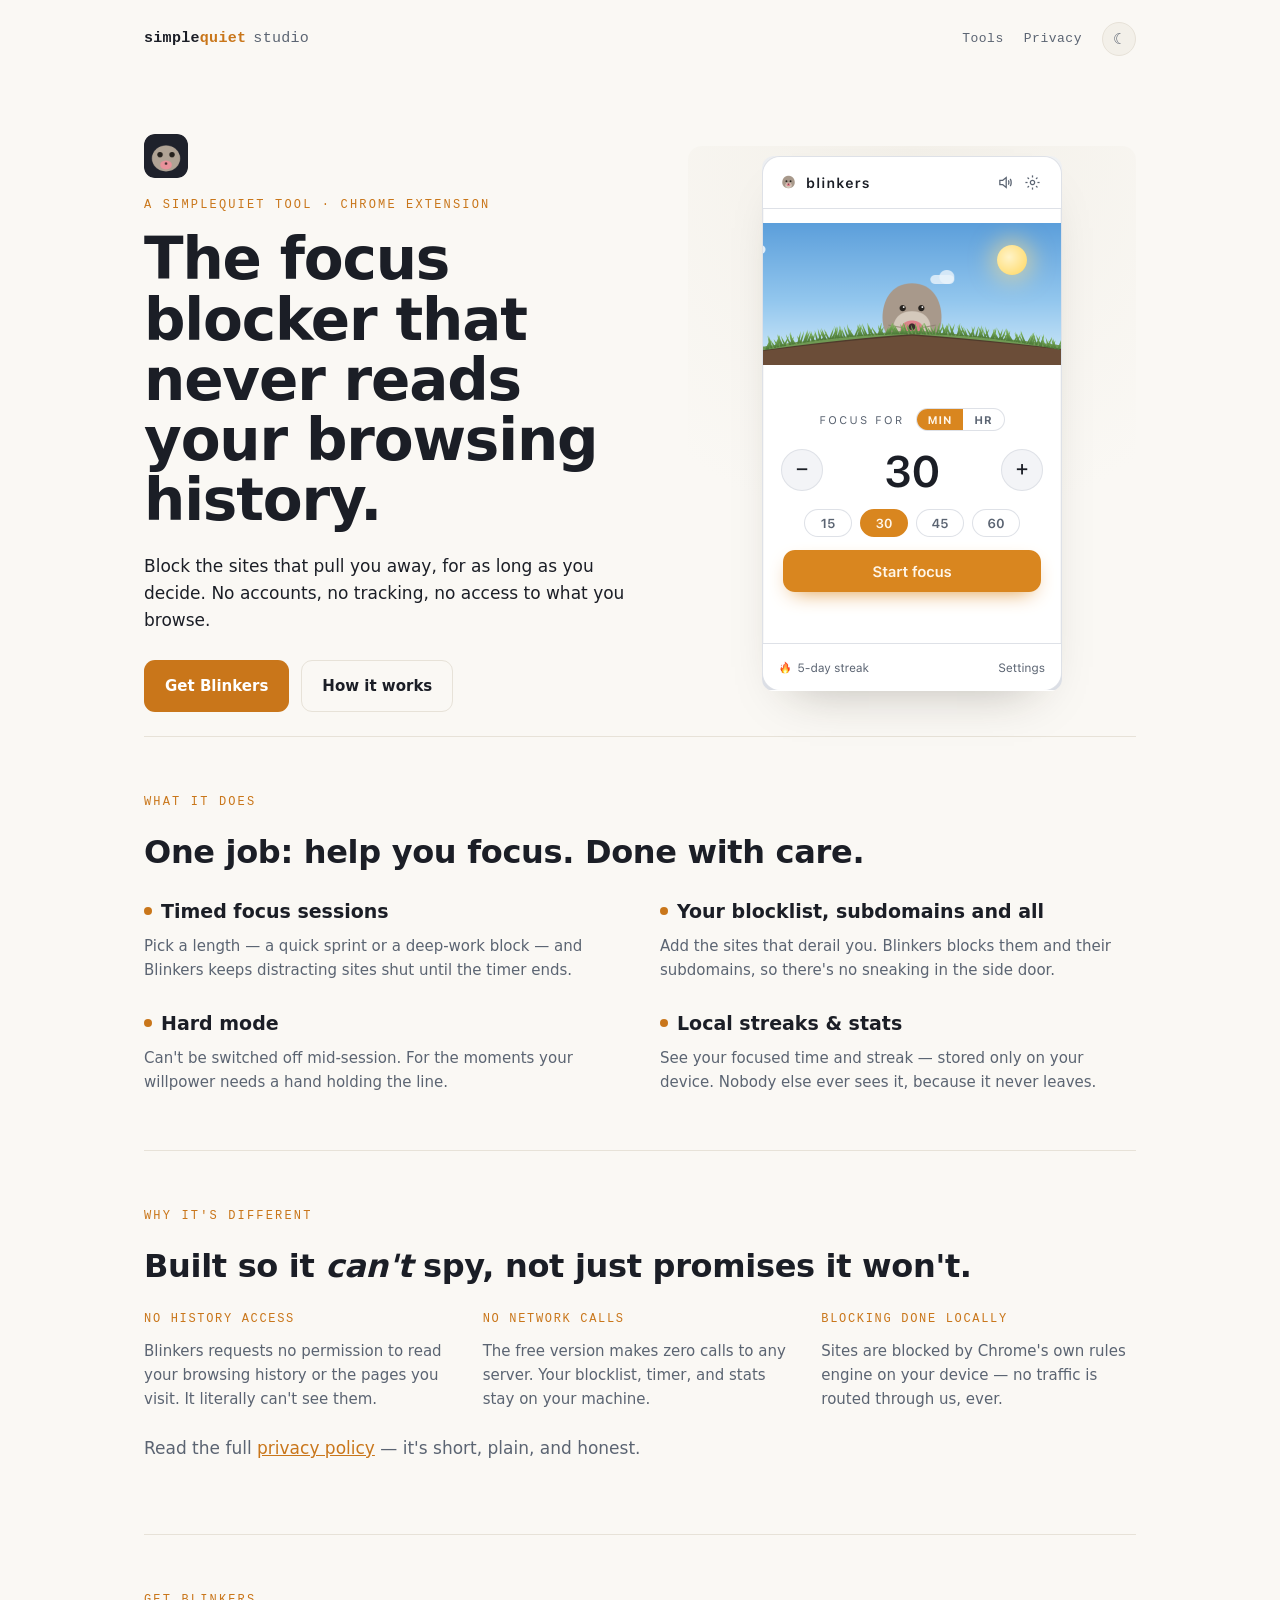
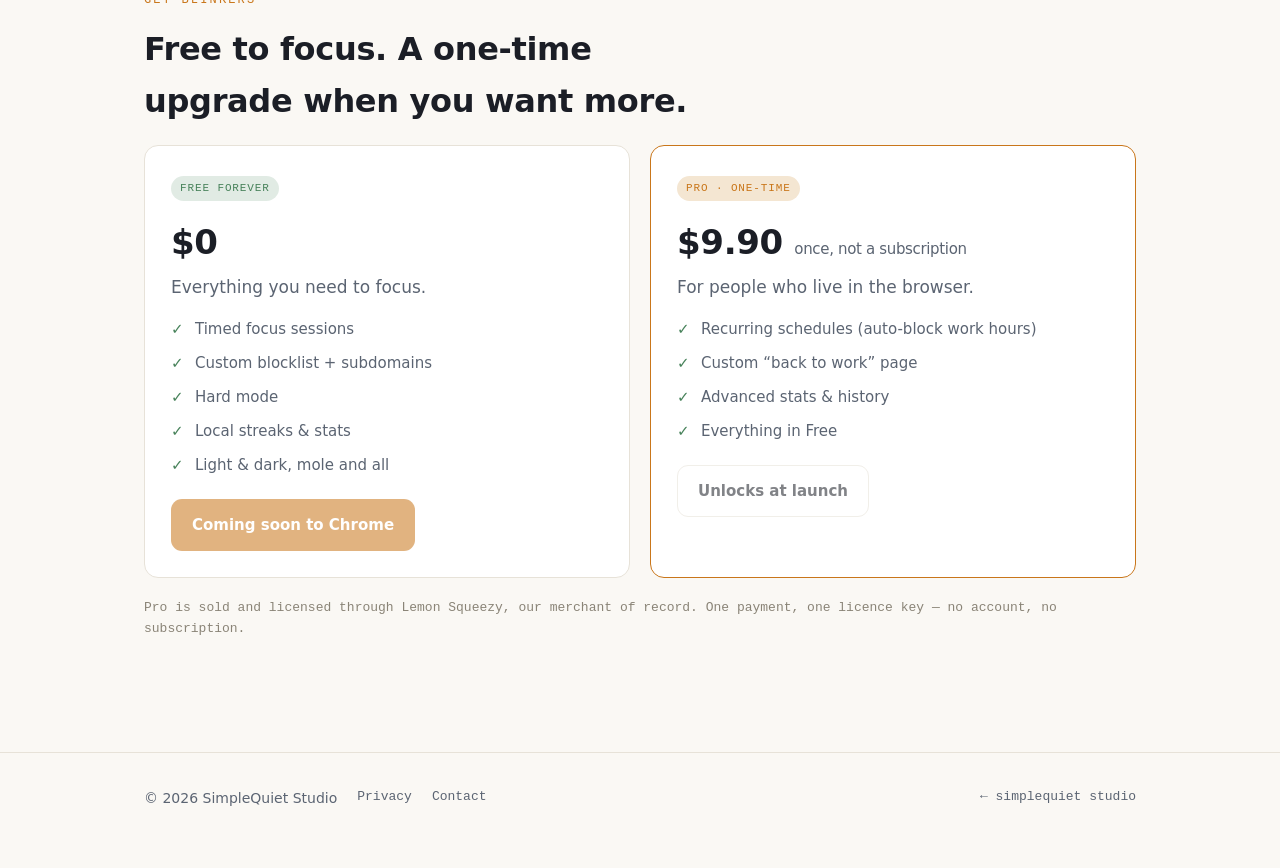
==== blinkers/index.html @ 38b45886 "site: charge price in USD ($9.90); EUR payout unchanged" ====
<!DOCTYPE html>
<html lang="en">
<head>
<meta charset="utf-8">
<meta name="viewport" content="width=device-width, initial-scale=1">
<title>Blinkers — the focus blocker that never reads your browsing history</title>
<meta name="description" content="Blinkers is a privacy-first focus blocker for Chrome. Block distracting sites during timed sessions, with hard mode and local streaks — and zero access to your browsing history.">
<link rel="icon" href="../assets/favicon.png">
<link rel="stylesheet" href="../styles.css">
<meta property="og:title" content="Blinkers — private focus blocker for Chrome">
<meta property="og:description" content="Block distracting sites during timed focus sessions. Never reads your browsing history.">
</head>
<body>
<div class="wrap">
  <nav class="nav">
    <a class="brand" href="../"><span class="b1">simple</span><span class="b2">quiet</span><span class="b3">studio</span></a>
    <span class="spacer"></span>
    <a class="link" href="../#tools">Tools</a>
    <a class="link" href="../privacy/">Privacy</a>
    <button class="theme-toggle" aria-label="Toggle light and dark theme" title="Toggle theme">☾</button>
  </nav>

  <section class="phero">
    <div>
      <img class="headicon" src="../assets/blinkers-icon.png" alt="Blinkers icon — a mole">
      <p class="eyebrow">A SimpleQuiet tool · Chrome extension</p>
      <h1>The focus blocker that never reads your browsing history.</h1>
      <p class="lede">Block the sites that pull you away, for as long as you decide. No accounts, no tracking, no access to what you browse.</p>
      <div class="cta-row">
        <a class="btn primary" href="#get" >Get Blinkers</a>
        <a class="btn ghost" href="#how">How it works</a>
      </div>
    </div>
    <div class="art">
      <img src="../assets/blinkers-popup.png" alt="The Blinkers popup: a mole above a timer, sitting in a small day-lit scene with grass and sky" width="300">
    </div>
  </section>

  <section class="section" id="how">
    <p class="eyebrow">What it does</p>
    <h2>One job: help you focus. Done with care.</h2>
    <div class="features">
      <div class="feature">
        <h3><span class="dot"></span> Timed focus sessions</h3>
        <p>Pick a length — a quick sprint or a deep-work block — and Blinkers keeps distracting sites shut until the timer ends.</p>
      </div>
      <div class="feature">
        <h3><span class="dot"></span> Your blocklist, subdomains and all</h3>
        <p>Add the sites that derail you. Blinkers blocks them and their subdomains, so there's no sneaking in the side door.</p>
      </div>
      <div class="feature">
        <h3><span class="dot"></span> Hard mode</h3>
        <p>Can't be switched off mid-session. For the moments your willpower needs a hand holding the line.</p>
      </div>
      <div class="feature">
        <h3><span class="dot"></span> Local streaks &amp; stats</h3>
        <p>See your focused time and streak — stored only on your device. Nobody else ever sees it, because it never leaves.</p>
      </div>
    </div>
  </section>

  <section class="section">
    <p class="eyebrow">Why it's different</p>
    <h2>Built so it <em>can't</em> spy, not just promises it won't.</h2>
    <div class="promises">
      <div class="promise">
        <p class="k">No history access</p>
        <p>Blinkers requests no permission to read your browsing history or the pages you visit. It literally can't see them.</p>
      </div>
      <div class="promise">
        <p class="k">No network calls</p>
        <p>The free version makes zero calls to any server. Your blocklist, timer, and stats stay on your machine.</p>
      </div>
      <div class="promise">
        <p class="k">Blocking done locally</p>
        <p>Sites are blocked by Chrome's own rules engine on your device — no traffic is routed through us, ever.</p>
      </div>
    </div>
    <p style="margin-top:24px;color:var(--muted)">Read the full <a href="../privacy/" style="color:var(--ember)">privacy policy</a> — it's short, plain, and honest.</p>
  </section>

  <section class="section" id="get">
    <p class="eyebrow">Get Blinkers</p>
    <h2>Free to focus. A one-time upgrade when you want more.</h2>
    <div class="plans">
      <div class="plan">
        <span class="tag free">Free forever</span>
        <div class="price">$0</div>
        <p style="color:var(--muted);margin:0">Everything you need to focus.</p>
        <ul>
          <li>Timed focus sessions</li>
          <li>Custom blocklist + subdomains</li>
          <li>Hard mode</li>
          <li>Local streaks &amp; stats</li>
          <li>Light &amp; dark, mole and all</li>
        </ul>
        <div style="margin-top:22px"><a class="btn primary" aria-disabled="true" href="#">Coming soon to Chrome</a></div>
      </div>
      <div class="plan pro">
        <span class="tag">Pro · one-time</span>
        <div class="price">$9.90 <small>once, not a subscription</small></div>
        <p style="color:var(--muted);margin:0">For people who live in the browser.</p>
        <ul>
          <li>Recurring schedules (auto-block work hours)</li>
          <li>Custom “back to work” page</li>
          <li>Advanced stats &amp; history</li>
          <li>Everything in Free</li>
        </ul>
        <div style="margin-top:22px"><a class="btn ghost" aria-disabled="true" href="#">Unlocks at launch</a></div>
      </div>
    </div>
    <p class="mono" style="font-size:13px;color:var(--faint);margin-top:20px">Pro is sold and licensed through Lemon Squeezy, our merchant of record. One payment, one licence key — no account, no subscription.</p>
  </section>
</div>

<footer class="foot">
  <div class="wrap row">
    <span>© 2026 SimpleQuiet Studio</span>
    <a href="../privacy/">Privacy</a>
    <a href="mailto:hello.simplequiet@proton.me">Contact</a>
    <span class="spacer"></span>
    <a href="../">← simplequiet studio</a>
  </div>
</footer>
<script src="../script.js"></script>
</body>
</html>
---- styles.css ----
/* SimpleQuiet Studio — shared styles. Work-lamp palette, mirrors Blinkers. */
:root {
  --bg:#FAF8F4; --raised:#FFFFFF; --sunk:#F3F0E9;
  --ink:#1B1E26; --muted:#5B6472; --faint:#8A8477;
  --line:#E7E2D8; --ember:#C9761A; --ember-soft:#f4e6d2; --sage:#47825A;
  --shadow: 0 24px 50px -30px rgba(40,34,20,.35);
  --mono: ui-monospace,"SF Mono","JetBrains Mono","Cascadia Code",Menlo,monospace;
  --sans: system-ui,-apple-system,"Segoe UI",Roboto,Helvetica,Arial,sans-serif;
  --r:14px; --maxw:1040px;
}
@media (prefers-color-scheme: dark) {
  :root {
    --bg:#14161D; --raised:#1E212B; --sunk:#0F1117;
    --ink:#EDE8DD; --muted:#9AA1B0; --faint:#6E7688;
    --line:#2A2E3A; --ember:#F2A24B; --ember-soft:#2a2415; --sage:#7FB08A;
    --shadow: 0 28px 60px -30px #000;
  }
}
:root[data-theme="light"] {
  --bg:#FAF8F4; --raised:#FFFFFF; --sunk:#F3F0E9;
  --ink:#1B1E26; --muted:#5B6472; --faint:#8A8477;
  --line:#E7E2D8; --ember:#C9761A; --ember-soft:#f4e6d2; --sage:#47825A;
  --shadow: 0 24px 50px -30px rgba(40,34,20,.35);
}
:root[data-theme="dark"] {
  --bg:#14161D; --raised:#1E212B; --sunk:#0F1117;
  --ink:#EDE8DD; --muted:#9AA1B0; --faint:#6E7688;
  --line:#2A2E3A; --ember:#F2A24B; --ember-soft:#2a2415; --sage:#7FB08A;
  --shadow: 0 28px 60px -30px #000;
}

* { box-sizing:border-box; }
html { scroll-behavior:smooth; }
body {
  margin:0; background:var(--bg); color:var(--ink);
  font-family:var(--sans); font-size:17px; line-height:1.6;
  -webkit-font-smoothing:antialiased; text-rendering:optimizeLegibility;
}
.wrap { max-width:var(--maxw); margin:0 auto; padding:0 24px; }
a { color:inherit; }
img { max-width:100%; display:block; }

/* eyebrow / labels */
.eyebrow { font-family:var(--mono); font-size:12px; letter-spacing:.18em; text-transform:uppercase; color:var(--ember); margin:0 0 14px; }
.mono { font-family:var(--mono); }

/* nav */
.nav { display:flex; align-items:center; gap:20px; padding:22px 0; }
.brand { display:inline-flex; align-items:baseline; gap:0; font-family:var(--mono); font-weight:600; letter-spacing:.02em; text-decoration:none; font-size:15px; }
.brand .b1 { color:var(--ink); }
.brand .b2 { color:var(--ember); }
.brand .b3 { color:var(--muted); font-weight:400; margin-left:7px; }
.nav .spacer { margin-left:auto; }
.nav a.link { font-family:var(--mono); font-size:13px; letter-spacing:.04em; color:var(--muted); text-decoration:none; }
.nav a.link:hover { color:var(--ink); }
.theme-toggle { background:var(--sunk); border:1px solid var(--line); color:var(--muted); border-radius:999px; width:34px; height:34px; cursor:pointer; display:inline-grid; place-items:center; font-size:15px; }
.theme-toggle:hover { color:var(--ink); border-color:var(--muted); }

/* hero */
.hero { padding:64px 0 40px; }
h1 { font-size:clamp(34px,6vw,58px); line-height:1.04; letter-spacing:-.02em; font-weight:600; margin:0 0 22px; text-wrap:balance; }
.hero .lede { font-size:clamp(18px,2.4vw,22px); color:var(--muted); max-width:34ch; line-height:1.5; margin:0; }
h2 { font-size:clamp(24px,3.4vw,32px); letter-spacing:-.01em; font-weight:600; margin:0 0 18px; text-wrap:balance; }
h3 { font-size:19px; font-weight:600; margin:0 0 8px; }
p { margin:0 0 16px; }
.section { padding:56px 0; border-top:1px solid var(--line); }

/* promises */
.promises { display:grid; grid-template-columns:repeat(3,1fr); gap:24px; margin-top:8px; }
.promise { }
.promise .k { font-family:var(--mono); font-size:12px; letter-spacing:.14em; text-transform:uppercase; color:var(--ember); margin:0 0 10px; }
.promise p { color:var(--muted); font-size:15px; margin:0; }
@media (max-width:720px){ .promises { grid-template-columns:1fr; gap:20px; } }

/* product cards */
.tools { display:grid; grid-template-columns:1fr; gap:18px; }
.tool {
  display:grid; grid-template-columns:auto 1fr auto; gap:22px; align-items:center;
  background:var(--raised); border:1px solid var(--line); border-radius:var(--r);
  padding:22px 24px; text-decoration:none; color:inherit; transition:border-color .18s, transform .18s, box-shadow .18s;
}
.tool:hover { border-color:var(--ember); transform:translateY(-2px); box-shadow:var(--shadow); }
.tool .ic { width:56px; height:56px; border-radius:13px; }
.tool .body h3 { margin:0 0 4px; }
.tool .body p { margin:0; color:var(--muted); font-size:15px; }
.tool .go { font-family:var(--mono); font-size:13px; color:var(--ember); white-space:nowrap; }
.tool.soon { opacity:.72; cursor:default; }
.tool.soon:hover { transform:none; border-color:var(--line); box-shadow:none; }
.tool .placeholder { width:56px; height:56px; border-radius:13px; border:1px dashed var(--line); display:grid; place-items:center; color:var(--faint); font-family:var(--mono); font-size:22px; }
@media (max-width:640px){ .tool { grid-template-columns:auto 1fr; } .tool .go { grid-column:2; } }

/* pill / tag */
.tag { display:inline-block; font-family:var(--mono); font-size:11px; letter-spacing:.08em; text-transform:uppercase; padding:4px 9px; border-radius:999px; background:var(--ember-soft); color:var(--ember); }
.tag.free { background:color-mix(in srgb, var(--sage) 16%, transparent); color:var(--sage); }

/* buttons */
.btn { display:inline-flex; align-items:center; gap:9px; font-family:var(--sans); font-weight:600; font-size:15px; text-decoration:none; border-radius:11px; padding:13px 20px; cursor:pointer; border:1px solid transparent; }
.btn.primary { background:var(--ember); color:#fff; }
.btn.primary:hover { filter:brightness(1.06); }
.btn.ghost { background:transparent; border-color:var(--line); color:var(--ink); }
.btn.ghost:hover { border-color:var(--muted); }
.btn[aria-disabled="true"] { opacity:.55; pointer-events:none; }

/* product page */
.phero { display:grid; grid-template-columns:1.05fr .95fr; gap:48px; align-items:center; padding:56px 0 24px; }
.phero .art { background:radial-gradient(120% 100% at 50% 0%, var(--sunk), transparent 70%); border-radius:var(--r); display:grid; place-items:center; padding:10px; }
.phero .art img { border-radius:12px; box-shadow:var(--shadow); }
.phero .headicon { width:44px; height:44px; border-radius:11px; margin-bottom:18px; }
.cta-row { display:flex; gap:12px; flex-wrap:wrap; margin-top:26px; }
@media (max-width:800px){ .phero { grid-template-columns:1fr; gap:28px; } .phero .art { order:-1; } }

/* feature grid */
.features { display:grid; grid-template-columns:repeat(2,1fr); gap:26px 40px; margin-top:8px; }
.feature h3 { display:flex; align-items:center; gap:9px; }
.feature p { color:var(--muted); font-size:15px; margin:0; }
.dot { width:8px; height:8px; border-radius:50%; background:var(--ember); flex:none; }
@media (max-width:640px){ .features { grid-template-columns:1fr; } }

/* pricing */
.plans { display:grid; grid-template-columns:1fr 1fr; gap:20px; }
.plan { background:var(--raised); border:1px solid var(--line); border-radius:var(--r); padding:26px; }
.plan.pro { border-color:var(--ember); }
.plan .price { font-size:34px; font-weight:600; letter-spacing:-.01em; margin:14px 0 4px; }
.plan .price small { font-size:15px; color:var(--muted); font-weight:400; }
.plan ul { list-style:none; padding:0; margin:16px 0 0; }
.plan li { position:relative; padding-left:24px; margin:0 0 10px; color:var(--muted); font-size:15px; }
.plan li::before { content:"✓"; position:absolute; left:0; color:var(--sage); font-weight:700; }
@media (max-width:640px){ .plans { grid-template-columns:1fr; } }

/* prose (privacy) */
.prose { max-width:70ch; }
.prose h2 { margin-top:44px; }
.prose ul { padding-left:22px; }
.prose li { margin:0 0 8px; color:var(--muted); }
.prose p { color:var(--muted); }
.prose strong { color:var(--ink); }
.prose .updated { font-family:var(--mono); font-size:13px; color:var(--faint); }

/* footer */
.foot { border-top:1px solid var(--line); margin-top:40px; padding:34px 0 60px; color:var(--muted); font-size:14px; }
.foot .row { display:flex; align-items:center; gap:20px; flex-wrap:wrap; }
.foot a { color:var(--muted); text-decoration:none; font-family:var(--mono); font-size:13px; }
.foot a:hover { color:var(--ink); }
.foot .spacer { margin-left:auto; }

:focus-visible { outline:2px solid var(--ember); outline-offset:3px; border-radius:4px; }
@media (prefers-reduced-motion: reduce) { * { transition:none !important; scroll-behavior:auto; } }
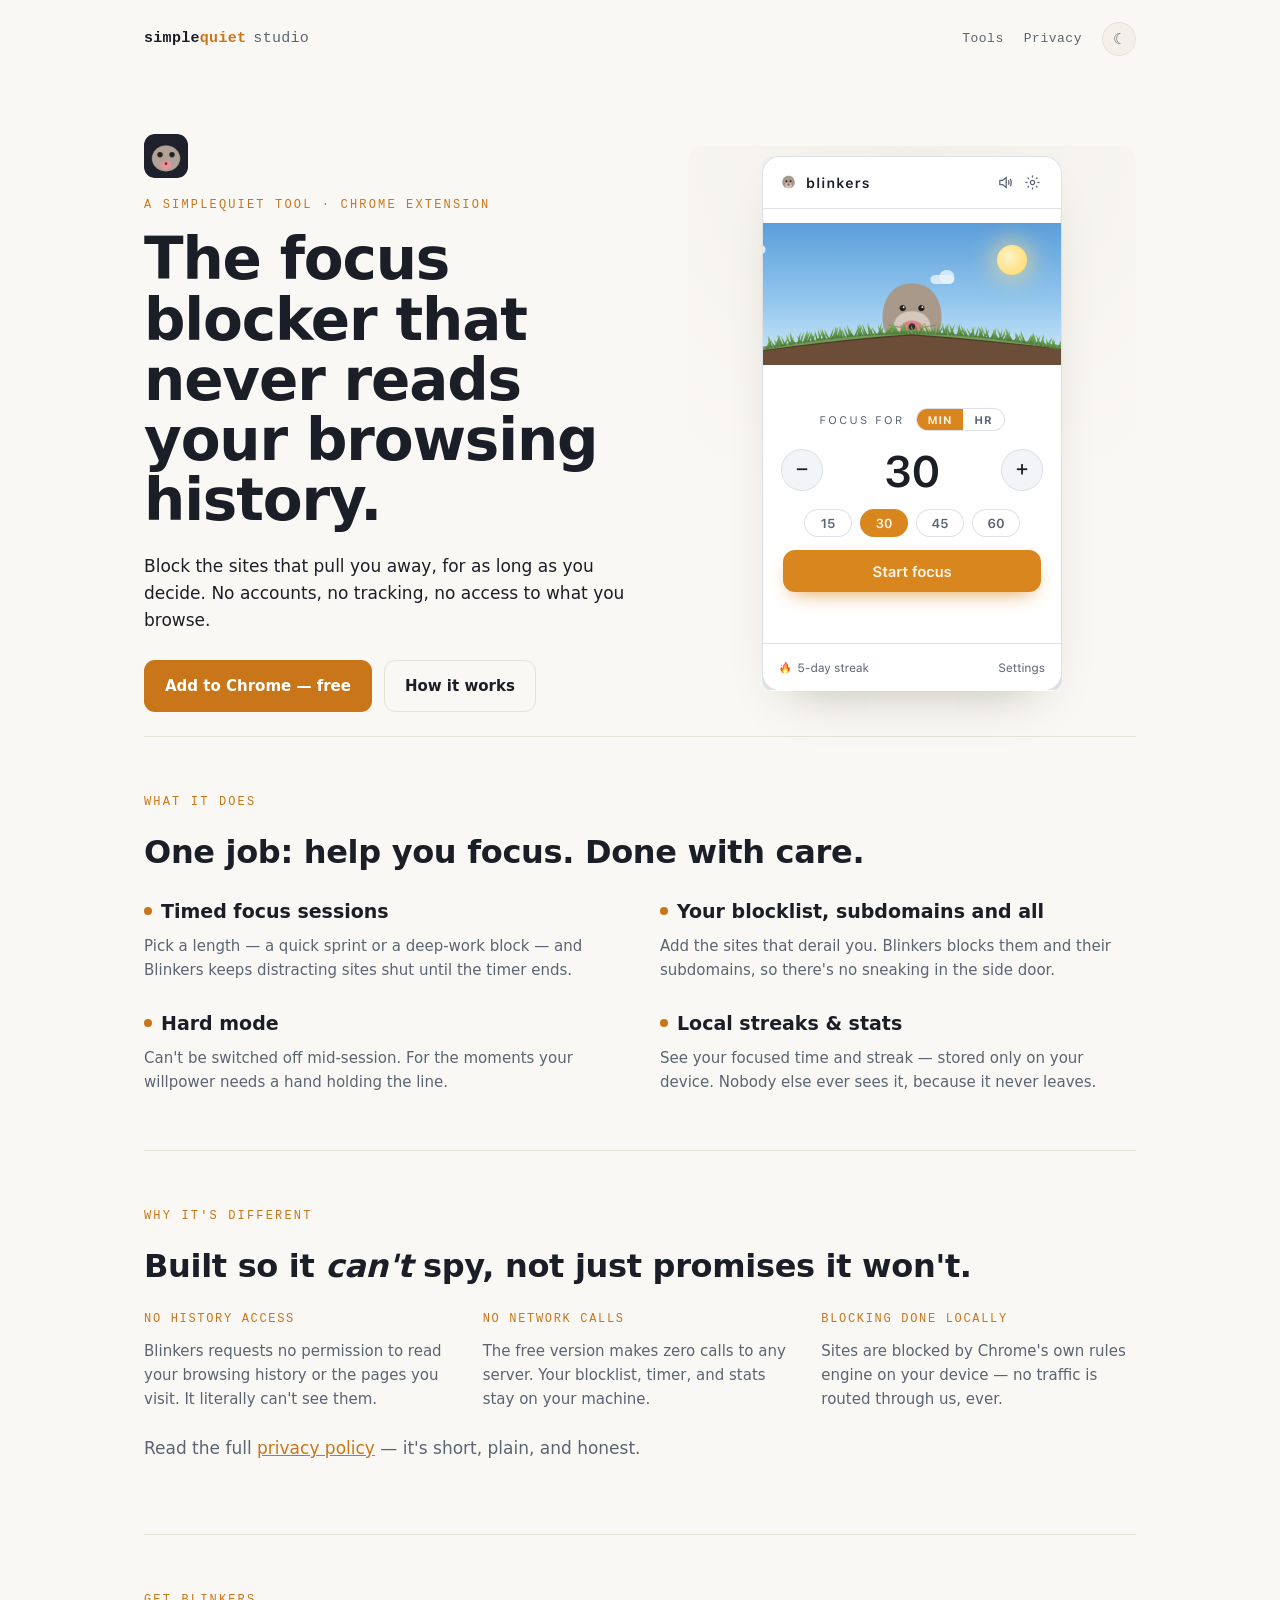
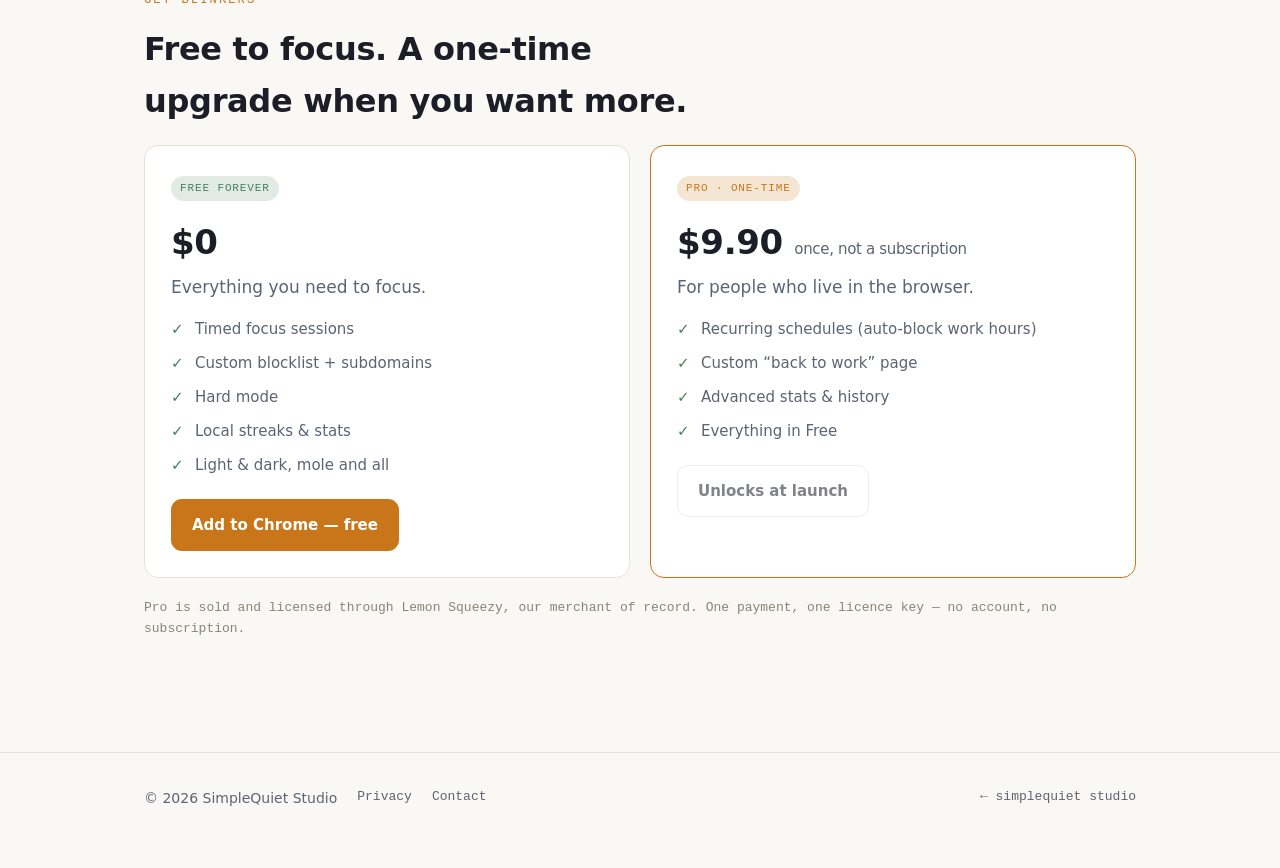
==== commit 44f4840a: "site: Blinkers is live — wire Add to Chrome button to the store listing" ====
--- a/blinkers/index.html
+++ b/blinkers/index.html
@@ -27,7 +27,7 @@
       <h1>The focus blocker that never reads your browsing history.</h1>
       <p class="lede">Block the sites that pull you away, for as long as you decide. No accounts, no tracking, no access to what you browse.</p>
       <div class="cta-row">
-        <a class="btn primary" href="#get" >Get Blinkers</a>
+        <a class="btn primary" href="https://chromewebstore.google.com/detail/blinkers/ejcphnphhceghfepbgofihemefohoimn" target="_blank" rel="noopener">Add to Chrome — free</a>
         <a class="btn ghost" href="#how">How it works</a>
       </div>
     </div>
@@ -94,7 +94,7 @@
           <li>Local streaks &amp; stats</li>
           <li>Light &amp; dark, mole and all</li>
         </ul>
-        <div style="margin-top:22px"><a class="btn primary" aria-disabled="true" href="#">Coming soon to Chrome</a></div>
+        <div style="margin-top:22px"><a class="btn primary" href="https://chromewebstore.google.com/detail/blinkers/ejcphnphhceghfepbgofihemefohoimn" target="_blank" rel="noopener">Add to Chrome — free</a></div>
       </div>
       <div class="plan pro">
         <span class="tag">Pro · one-time</span>
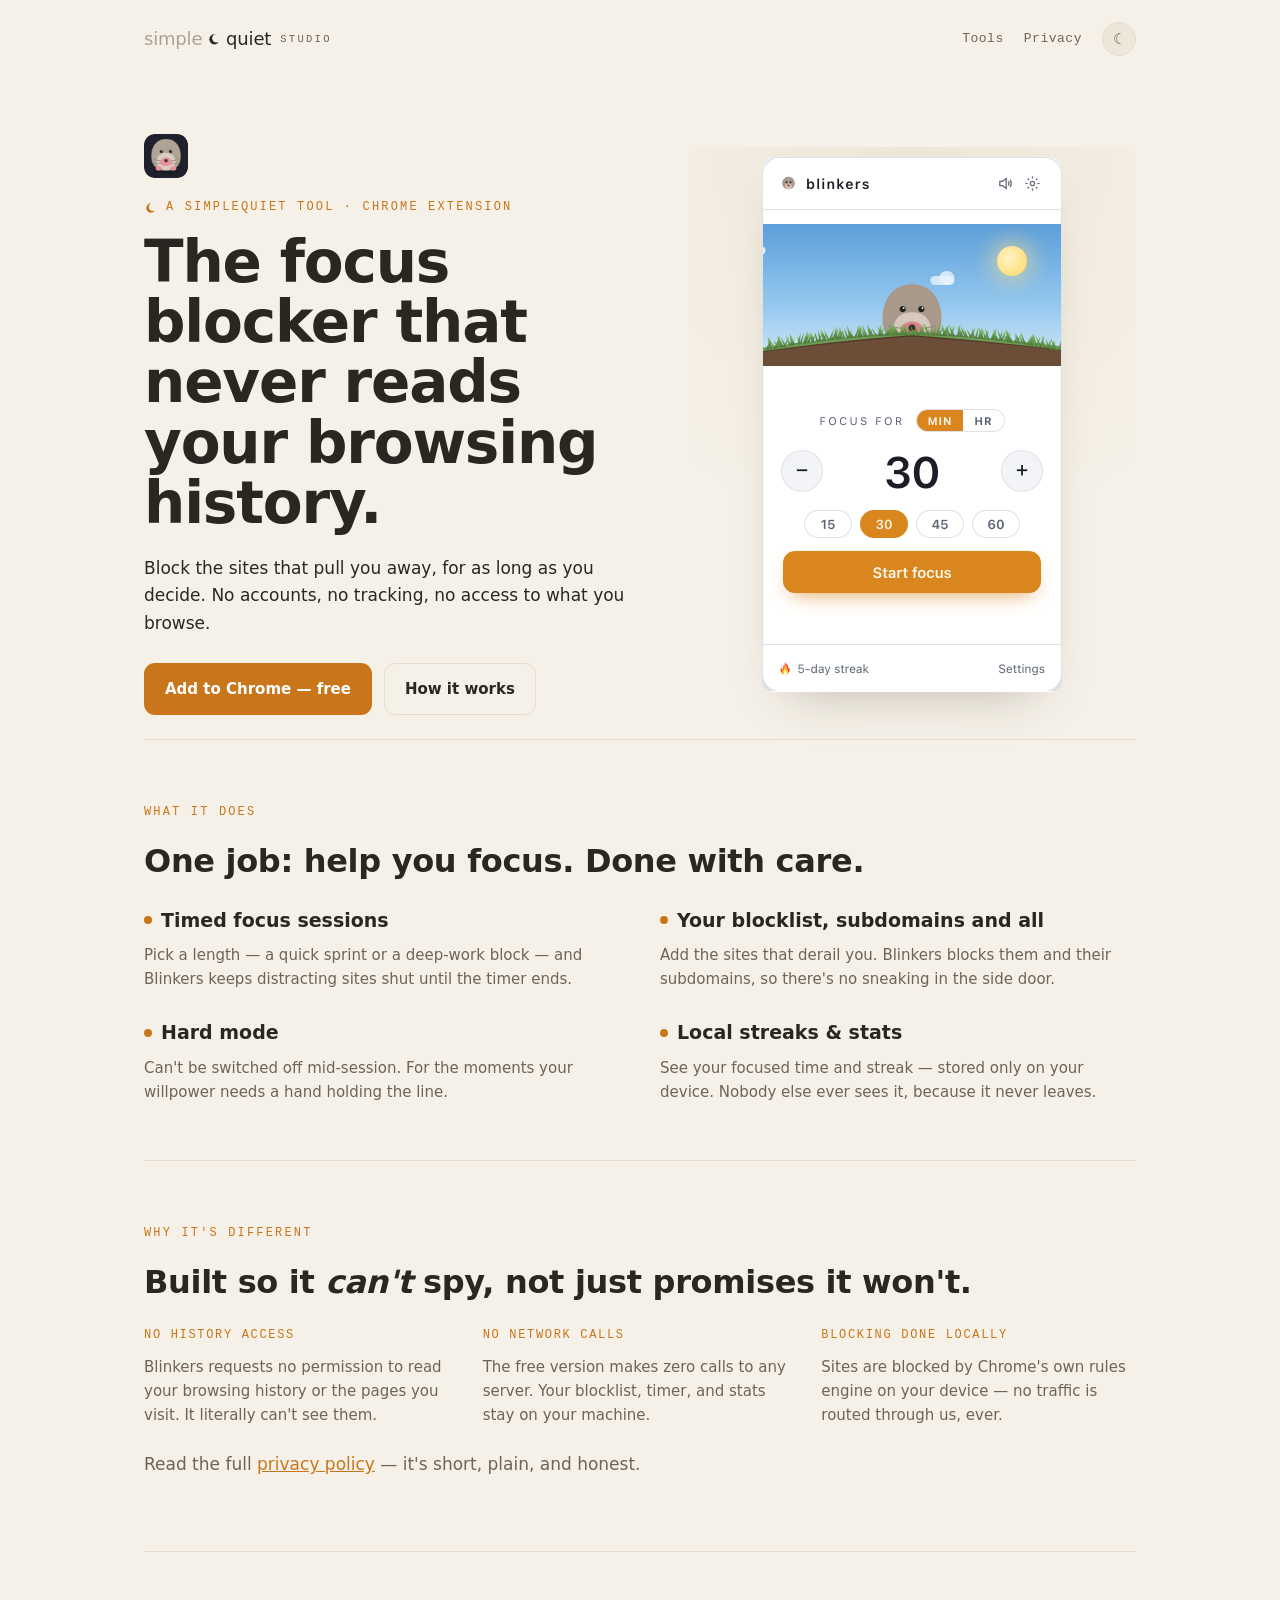
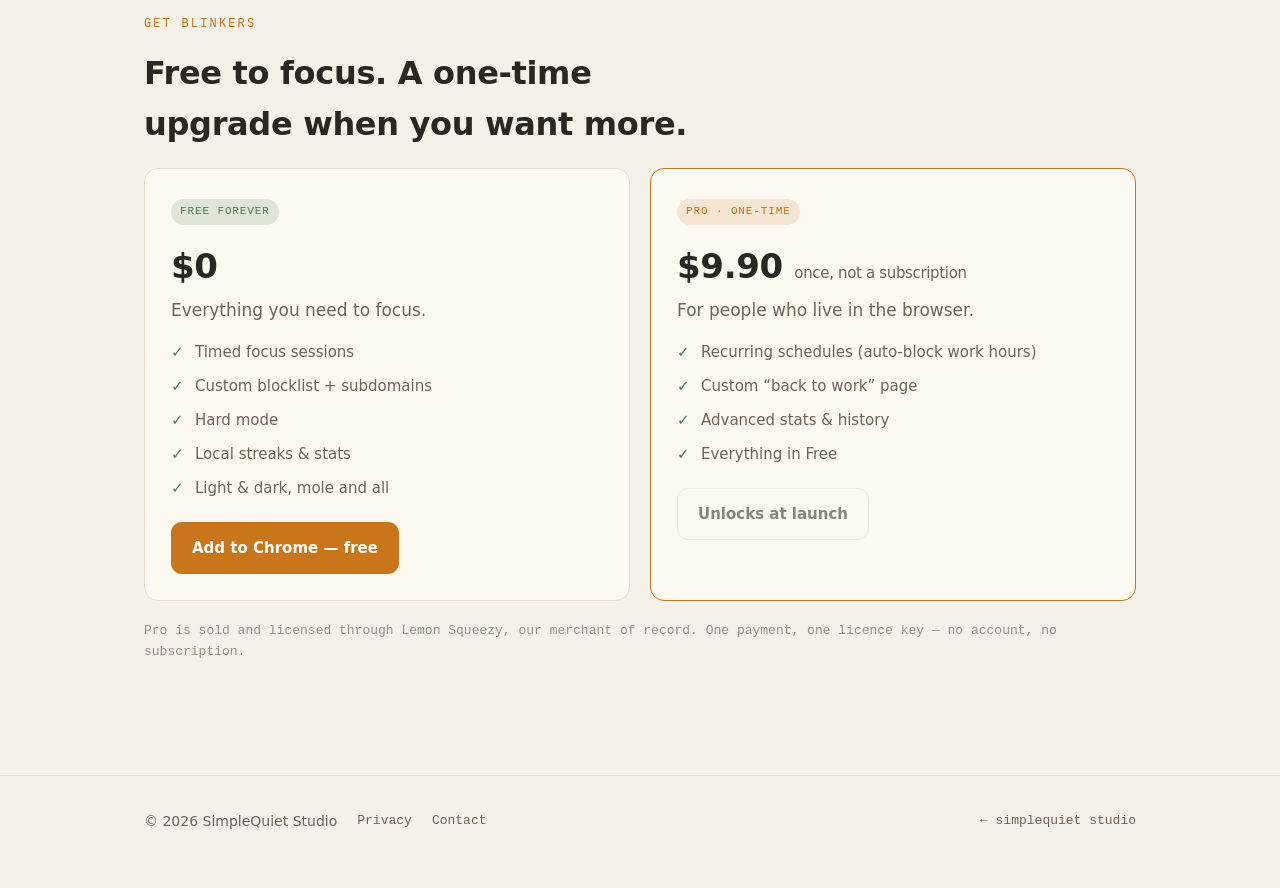
==== commit 672155a8: "design(site): rework to endorsed/hybrid brand identity Studio adopts the canonical warm-ink identity" ====
--- a/blinkers/index.html
+++ b/blinkers/index.html
@@ -1,19 +1,21 @@
 <!DOCTYPE html>
-<html lang="en">
+<html lang="en" data-product="blinkers">
 <head>
 <meta charset="utf-8">
 <meta name="viewport" content="width=device-width, initial-scale=1">
 <title>Blinkers — the focus blocker that never reads your browsing history</title>
 <meta name="description" content="Blinkers is a privacy-first focus blocker for Chrome. Block distracting sites during timed sessions, with hard mode and local streaks — and zero access to your browsing history.">
+<link rel="icon" type="image/svg+xml" href="../assets/favicon.svg">
 <link rel="icon" href="../assets/favicon.png">
 <link rel="stylesheet" href="../styles.css">
 <meta property="og:title" content="Blinkers — private focus blocker for Chrome">
 <meta property="og:description" content="Block distracting sites during timed focus sessions. Never reads your browsing history.">
 </head>
 <body>
+<svg width="0" height="0" aria-hidden="true" style="position:absolute"><symbol id="sqmoon" viewBox="0 0 100 100"><mask id="sqm"><rect width="100" height="100" fill="#000"/><circle cx="50" cy="50" r="34" fill="#fff"/><circle cx="64" cy="43" r="29" fill="#000"/></mask><rect width="100" height="100" fill="currentColor" mask="url(#sqm)"/></symbol></svg>
 <div class="wrap">
   <nav class="nav">
-    <a class="brand" href="../"><span class="b1">simple</span><span class="b2">quiet</span><span class="b3">studio</span></a>
+    <a class="brand" href="../" aria-label="SimpleQuiet Studio"><span class="wm"><span class="w-simple">simple</span><svg class="w-moon" aria-hidden="true"><use href="#sqmoon"/></svg><span class="w-quiet">quiet</span></span><span class="w-studio">studio</span></a>
     <span class="spacer"></span>
     <a class="link" href="../#tools">Tools</a>
     <a class="link" href="../privacy/">Privacy</a>
@@ -23,7 +25,7 @@
   <section class="phero">
     <div>
       <img class="headicon" src="../assets/blinkers-icon.png" alt="Blinkers icon — a mole">
-      <p class="eyebrow">A SimpleQuiet tool · Chrome extension</p>
+      <p class="eyebrow"><svg class="eb-moon" aria-hidden="true"><use href="#sqmoon"/></svg>A SimpleQuiet tool · Chrome extension</p>
       <h1>The focus blocker that never reads your browsing history.</h1>
       <p class="lede">Block the sites that pull you away, for as long as you decide. No accounts, no tracking, no access to what you browse.</p>
       <div class="cta-row">
--- a/styles.css
+++ b/styles.css
@@ -1,8 +1,12 @@
-/* SimpleQuiet Studio — shared styles. Work-lamp palette, mirrors Blinkers. */
+/* SimpleQuiet Studio — shared styles.
+   Studio = quiet warm ink on cream (the canonical brand). Products bring their
+   OWN accent via [data-product] on <html> — e.g. Blinkers restores the ember
+   "work-lamp" accent + keeps its mole. Endorsed/hybrid: one system, per-product skin. */
 :root {
-  --bg:#FAF8F4; --raised:#FFFFFF; --sunk:#F3F0E9;
-  --ink:#1B1E26; --muted:#5B6472; --faint:#8A8477;
-  --line:#E7E2D8; --ember:#C9761A; --ember-soft:#f4e6d2; --sage:#47825A;
+  --bg:#F6F1E8; --raised:#FCF9F1; --sunk:#EEE7D9;
+  --ink:#2A2622; --muted:#6E6456; --faint:#9A9081;
+  --line:#E6DDCD; --ember:#8A7659; --ember-soft:#EFE7D8; --sage:#4F7E53;
+  --wsimple:#ADA28F;
   --shadow: 0 24px 50px -30px rgba(40,34,20,.35);
   --mono: ui-monospace,"SF Mono","JetBrains Mono","Cascadia Code",Menlo,monospace;
   --sans: system-ui,-apple-system,"Segoe UI",Roboto,Helvetica,Arial,sans-serif;
@@ -10,24 +14,33 @@
 }
 @media (prefers-color-scheme: dark) {
   :root {
-    --bg:#14161D; --raised:#1E212B; --sunk:#0F1117;
-    --ink:#EDE8DD; --muted:#9AA1B0; --faint:#6E7688;
-    --line:#2A2E3A; --ember:#F2A24B; --ember-soft:#2a2415; --sage:#7FB08A;
+    --bg:#1A1712; --raised:#241F19; --sunk:#120F0A;
+    --ink:#F1EADF; --muted:#A79C89; --faint:#79705E;
+    --line:#332C22; --ember:#C3A987; --ember-soft:#2A2216; --sage:#7FB08A;
+    --wsimple:#8F8672;
     --shadow: 0 28px 60px -30px #000;
   }
 }
 :root[data-theme="light"] {
-  --bg:#FAF8F4; --raised:#FFFFFF; --sunk:#F3F0E9;
-  --ink:#1B1E26; --muted:#5B6472; --faint:#8A8477;
-  --line:#E7E2D8; --ember:#C9761A; --ember-soft:#f4e6d2; --sage:#47825A;
+  --bg:#F6F1E8; --raised:#FCF9F1; --sunk:#EEE7D9;
+  --ink:#2A2622; --muted:#6E6456; --faint:#9A9081;
+  --line:#E6DDCD; --ember:#8A7659; --ember-soft:#EFE7D8; --sage:#4F7E53;
+  --wsimple:#ADA28F;
   --shadow: 0 24px 50px -30px rgba(40,34,20,.35);
 }
 :root[data-theme="dark"] {
-  --bg:#14161D; --raised:#1E212B; --sunk:#0F1117;
-  --ink:#EDE8DD; --muted:#9AA1B0; --faint:#6E7688;
-  --line:#2A2E3A; --ember:#F2A24B; --ember-soft:#2a2415; --sage:#7FB08A;
+  --bg:#1A1712; --raised:#241F19; --sunk:#120F0A;
+  --ink:#F1EADF; --muted:#A79C89; --faint:#79705E;
+  --line:#332C22; --ember:#C3A987; --ember-soft:#2A2216; --sage:#7FB08A;
+  --wsimple:#8F8672;
   --shadow: 0 28px 60px -30px #000;
 }
+
+/* --- per-product accent (endorsed/hybrid) --- */
+:root[data-product="blinkers"]{ --ember:#C9761A; --ember-soft:#F4E6D2; }
+@media (prefers-color-scheme: dark){ :root[data-product="blinkers"]{ --ember:#F2A24B; --ember-soft:#2A2415; } }
+:root[data-product="blinkers"][data-theme="light"]{ --ember:#C9761A; --ember-soft:#F4E6D2; }
+:root[data-product="blinkers"][data-theme="dark"]{ --ember:#F2A24B; --ember-soft:#2A2415; }
 
 * { box-sizing:border-box; }
 html { scroll-behavior:smooth; }
@@ -41,15 +54,18 @@
 img { max-width:100%; display:block; }
 
 /* eyebrow / labels */
-.eyebrow { font-family:var(--mono); font-size:12px; letter-spacing:.18em; text-transform:uppercase; color:var(--ember); margin:0 0 14px; }
+.eyebrow { font-family:var(--mono); font-size:12px; letter-spacing:.18em; text-transform:uppercase; color:var(--ember); margin:0 0 14px; display:inline-flex; align-items:center; gap:8px; }
+.eyebrow .eb-moon { width:14px; height:14px; color:var(--ember); flex:none; }
 .mono { font-family:var(--mono); }
 
 /* nav */
 .nav { display:flex; align-items:center; gap:20px; padding:22px 0; }
-.brand { display:inline-flex; align-items:baseline; gap:0; font-family:var(--mono); font-weight:600; letter-spacing:.02em; text-decoration:none; font-size:15px; }
-.brand .b1 { color:var(--ink); }
-.brand .b2 { color:var(--ember); }
-.brand .b3 { color:var(--muted); font-weight:400; margin-left:7px; }
+.brand { display:inline-flex; align-items:center; gap:9px; text-decoration:none; }
+.brand .wm { display:inline-flex; align-items:center; font-family:var(--sans); font-size:18px; letter-spacing:-.01em; line-height:1; }
+.brand .w-simple { font-weight:300; color:var(--wsimple); }
+.brand .w-quiet { font-weight:500; color:var(--ink); }
+.brand .w-moon { width:.82em; height:.82em; margin:0 .25em; color:var(--ink); flex:none; }
+.brand .w-studio { font-family:var(--mono); font-size:10.5px; letter-spacing:.22em; text-transform:uppercase; color:var(--muted); }
 .nav .spacer { margin-left:auto; }
 .nav a.link { font-family:var(--mono); font-size:13px; letter-spacing:.04em; color:var(--muted); text-decoration:none; }
 .nav a.link:hover { color:var(--ink); }
@@ -67,7 +83,6 @@
 
 /* promises */
 .promises { display:grid; grid-template-columns:repeat(3,1fr); gap:24px; margin-top:8px; }
-.promise { }
 .promise .k { font-family:var(--mono); font-size:12px; letter-spacing:.14em; text-transform:uppercase; color:var(--ember); margin:0 0 10px; }
 .promise p { color:var(--muted); font-size:15px; margin:0; }
 @media (max-width:720px){ .promises { grid-template-columns:1fr; gap:20px; } }
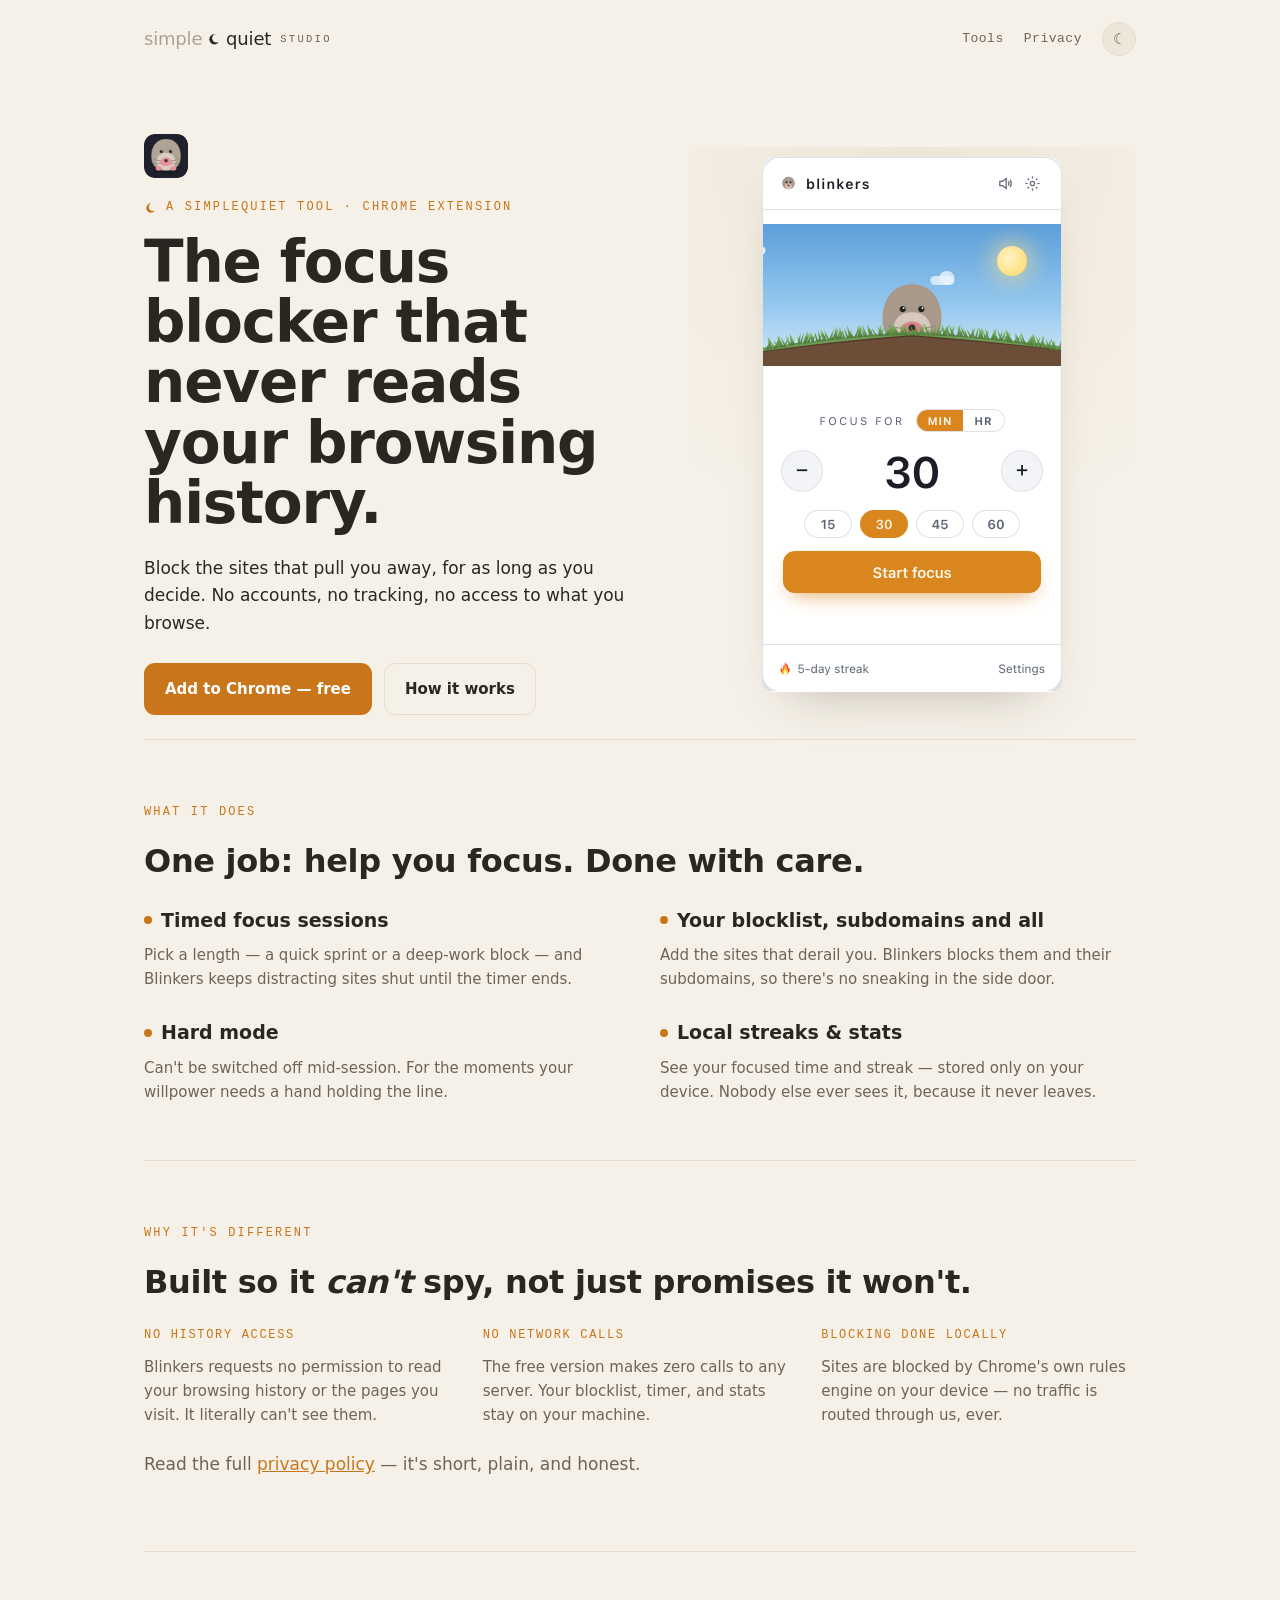
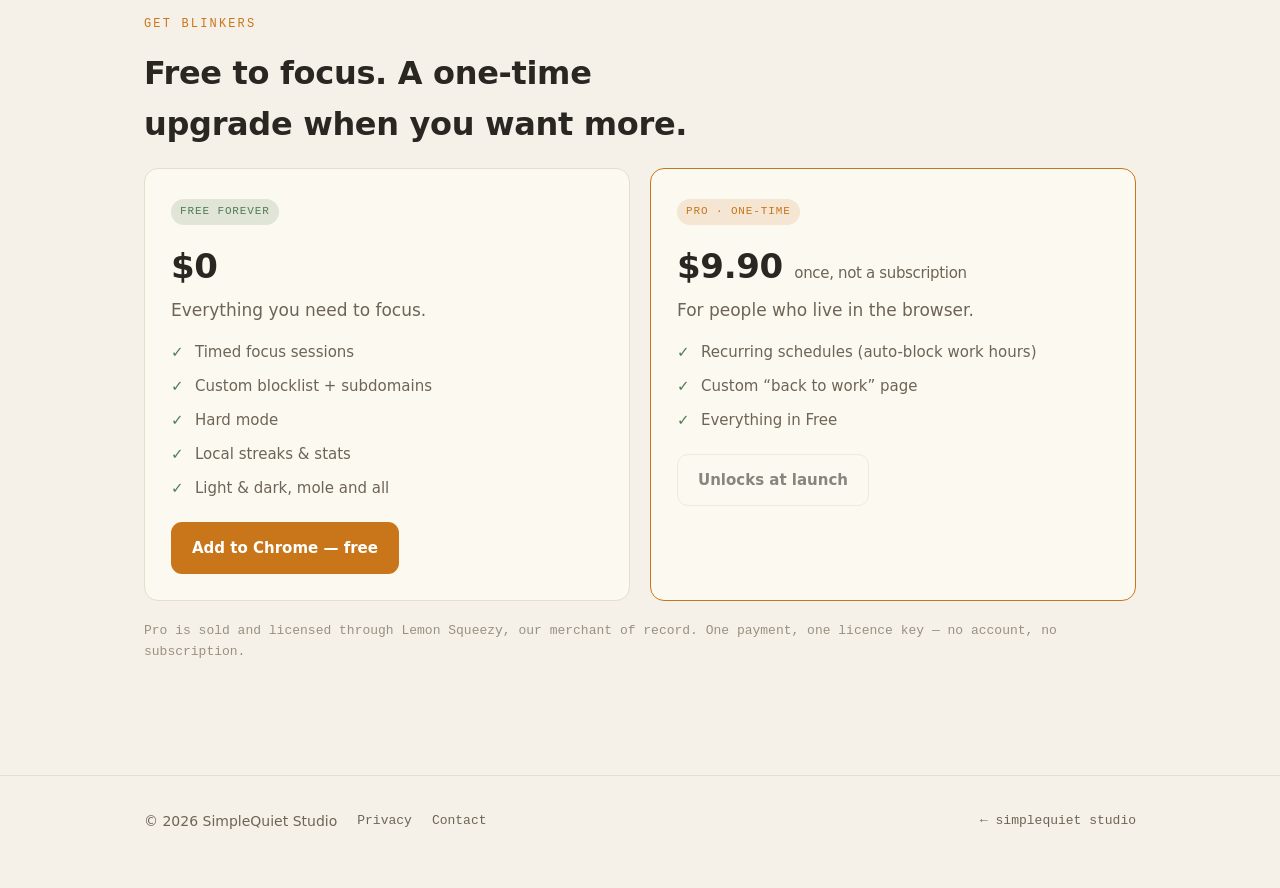
==== commit 0af5b40b: "fix(site): remove 'Advanced stats & history' from the Pro list — it isn't built The extension's only" ====
--- a/blinkers/index.html
+++ b/blinkers/index.html
@@ -105,7 +105,6 @@
         <ul>
           <li>Recurring schedules (auto-block work hours)</li>
           <li>Custom “back to work” page</li>
-          <li>Advanced stats &amp; history</li>
           <li>Everything in Free</li>
         </ul>
         <div style="margin-top:22px"><a class="btn ghost" aria-disabled="true" href="#">Unlocks at launch</a></div>
--- a/styles.css
+++ b/styles.css
@@ -150,6 +150,7 @@
 .prose p { color:var(--muted); }
 .prose strong { color:var(--ink); }
 .prose .updated { font-family:var(--mono); font-size:13px; color:var(--faint); }
+.prose h3 { margin-top:28px; font-size:17px; }
 
 /* footer */
 .foot { border-top:1px solid var(--line); margin-top:40px; padding:34px 0 60px; color:var(--muted); font-size:14px; }
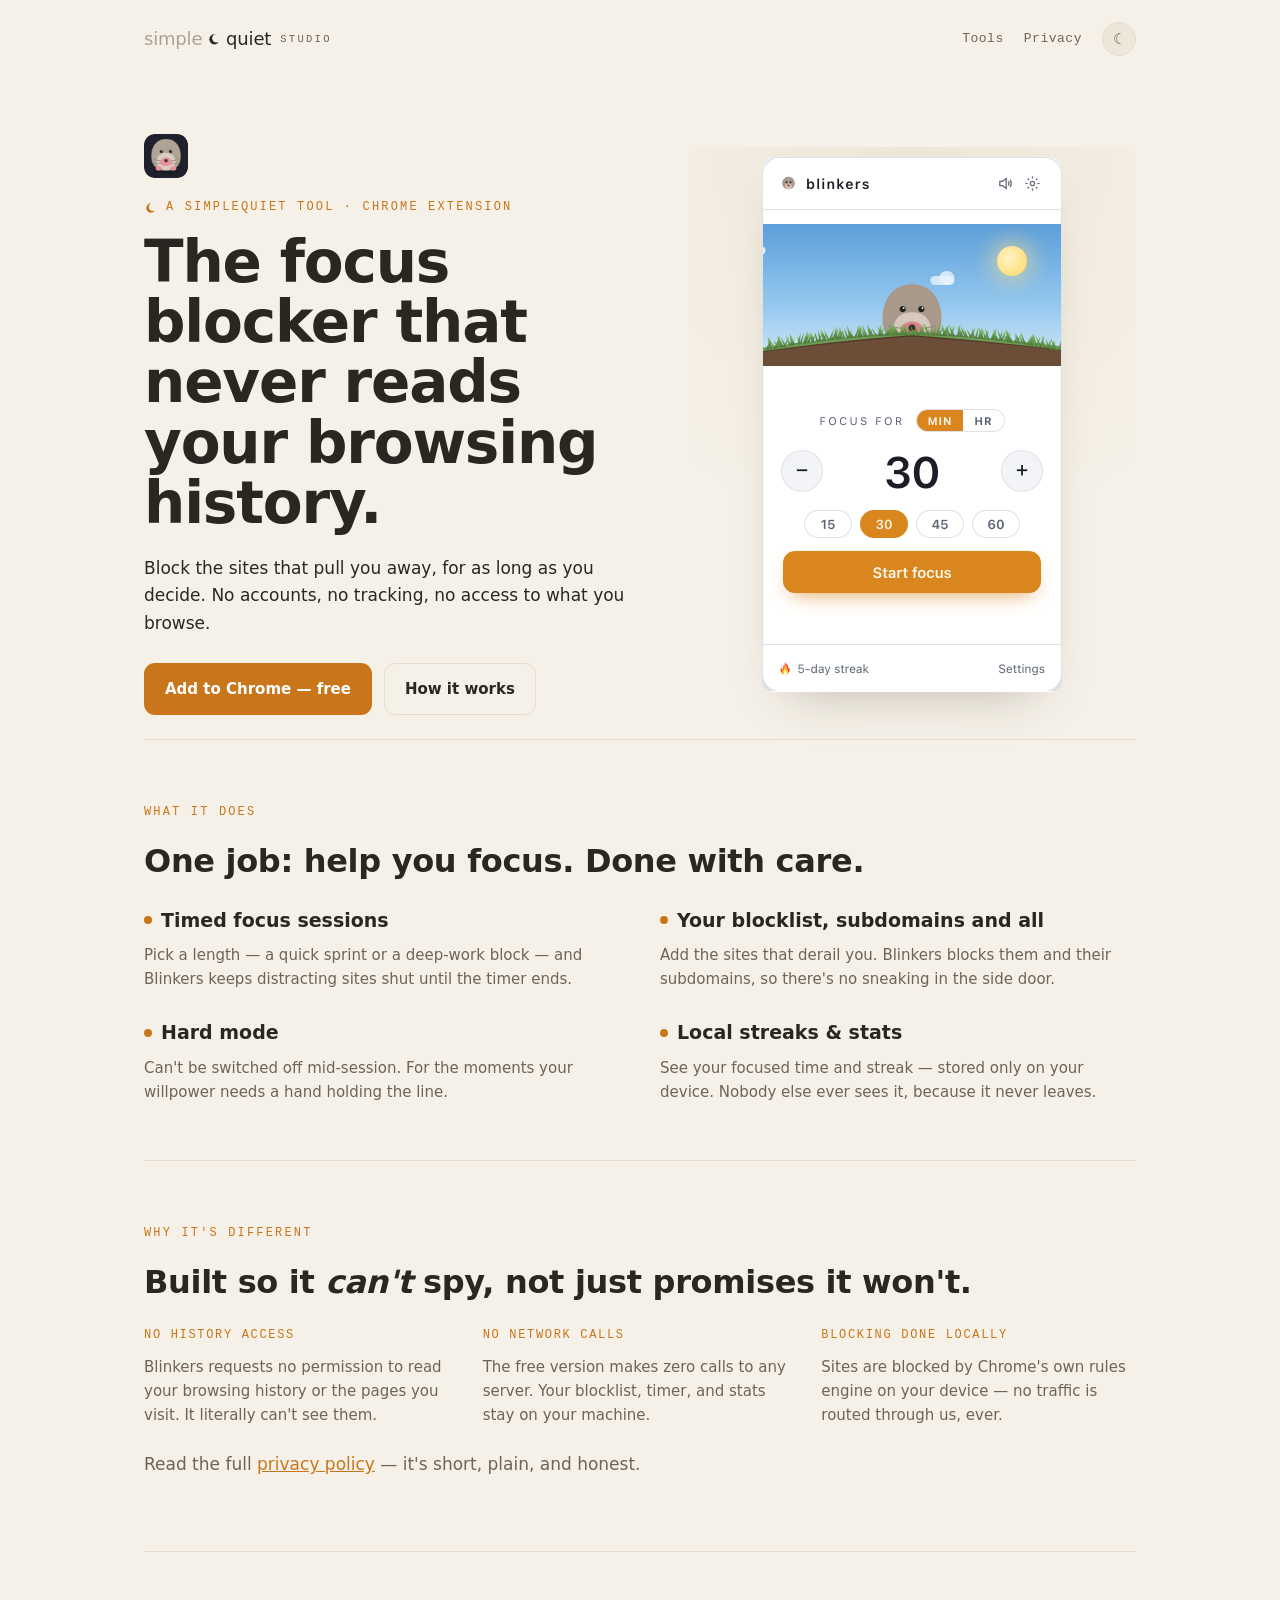
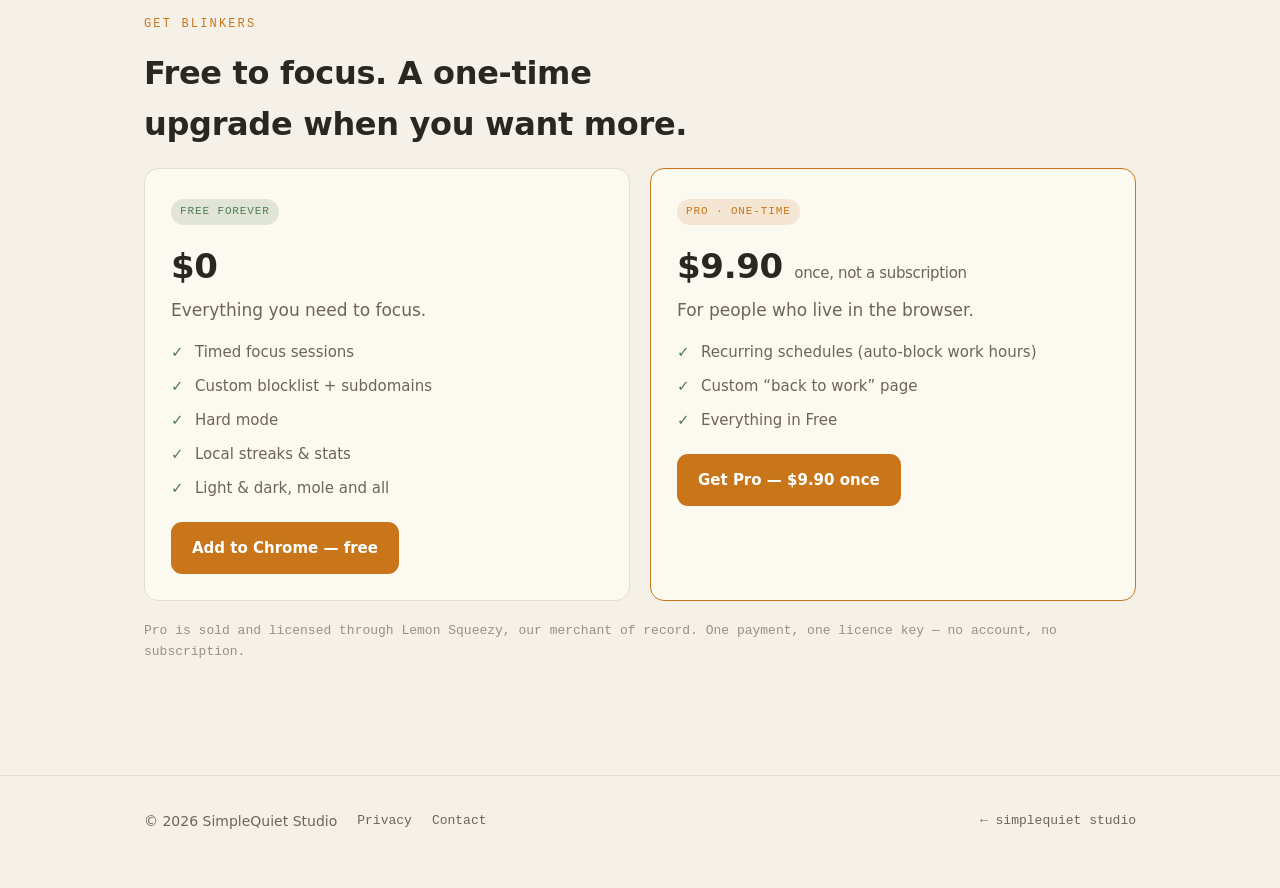
==== commit d16c7aac: "feat(site): wire the Pro button to the Lemon Squeezy checkout Replaces the disabled 'Unlocks at laun" ====
--- a/blinkers/index.html
+++ b/blinkers/index.html
@@ -107,7 +107,7 @@
           <li>Custom “back to work” page</li>
           <li>Everything in Free</li>
         </ul>
-        <div style="margin-top:22px"><a class="btn ghost" aria-disabled="true" href="#">Unlocks at launch</a></div>
+        <div style="margin-top:22px"><a class="btn primary" href="https://sqstudio.lemonsqueezy.com/checkout/buy/8594d477-119d-4523-8d6b-abc83b7f63e4" target="_blank" rel="noopener">Get Pro — $9.90 once</a></div>
       </div>
     </div>
     <p class="mono" style="font-size:13px;color:var(--faint);margin-top:20px">Pro is sold and licensed through Lemon Squeezy, our merchant of record. One payment, one licence key — no account, no subscription.</p>
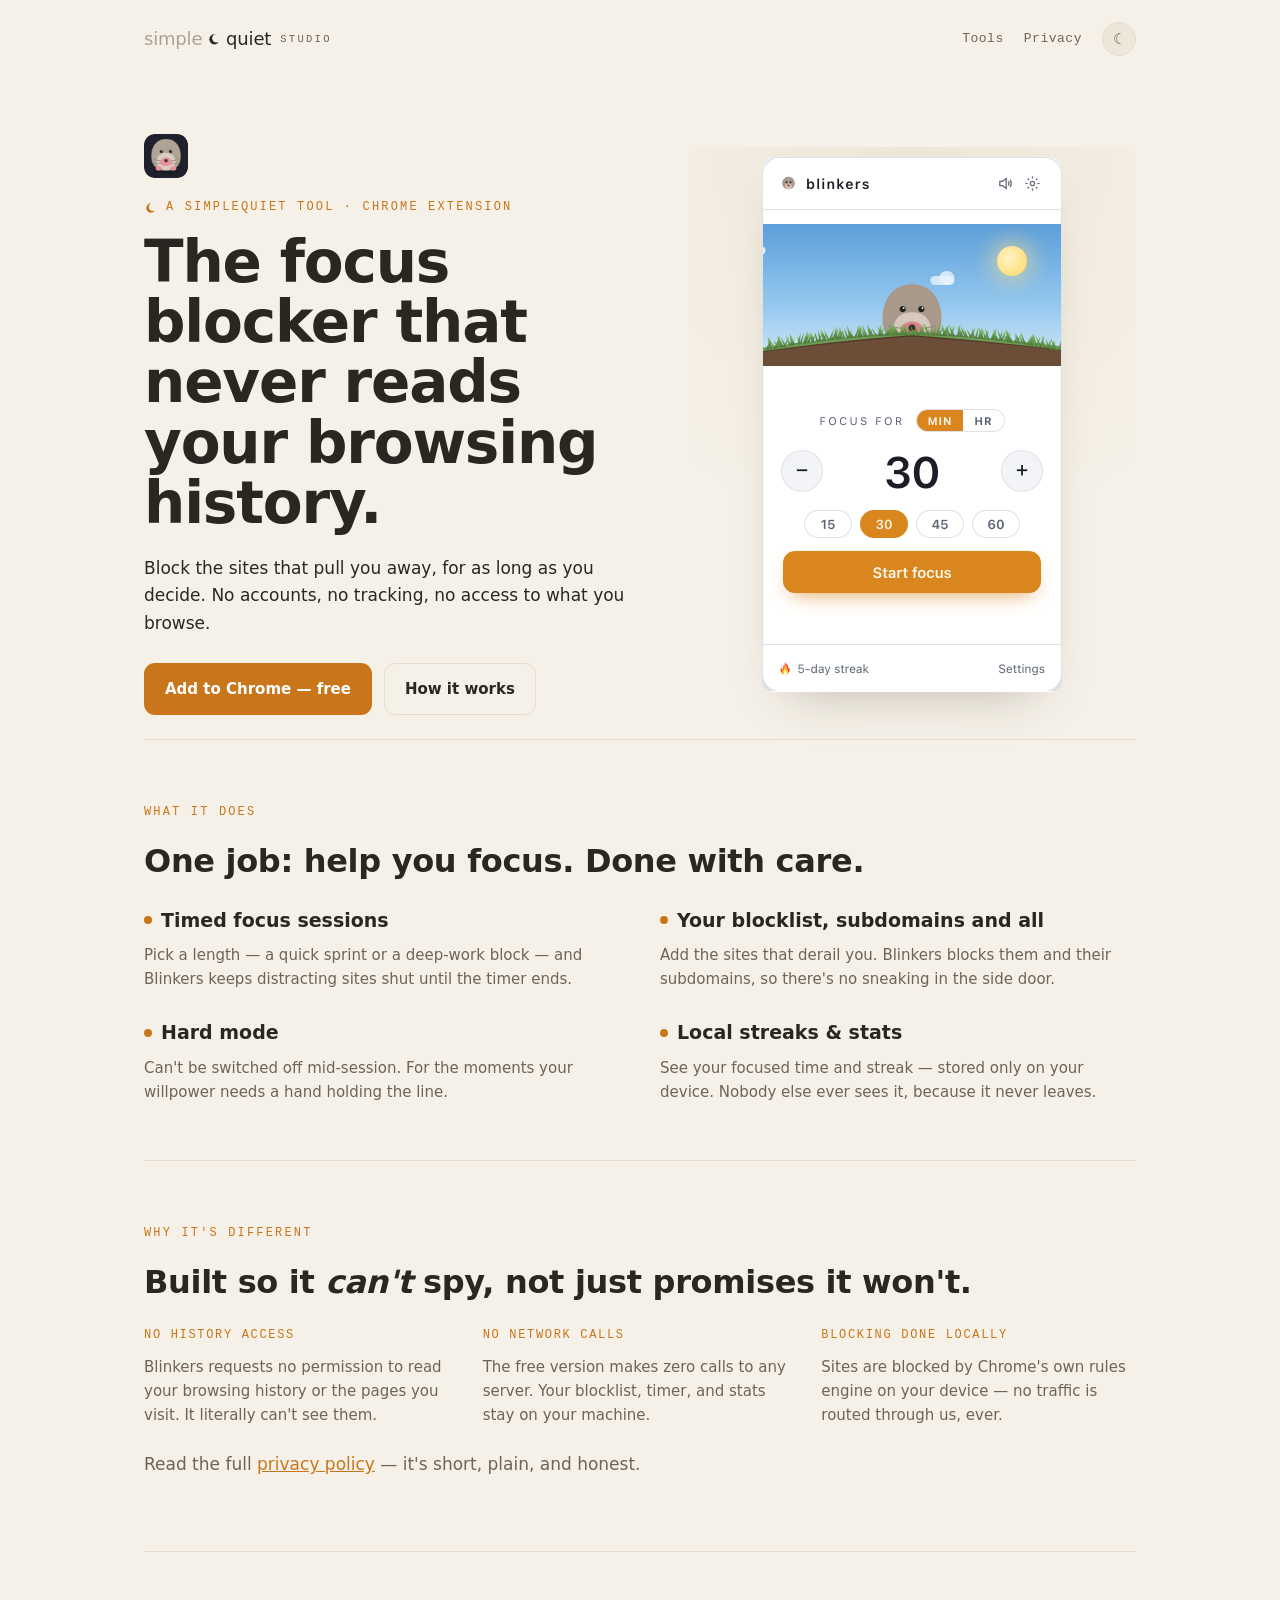
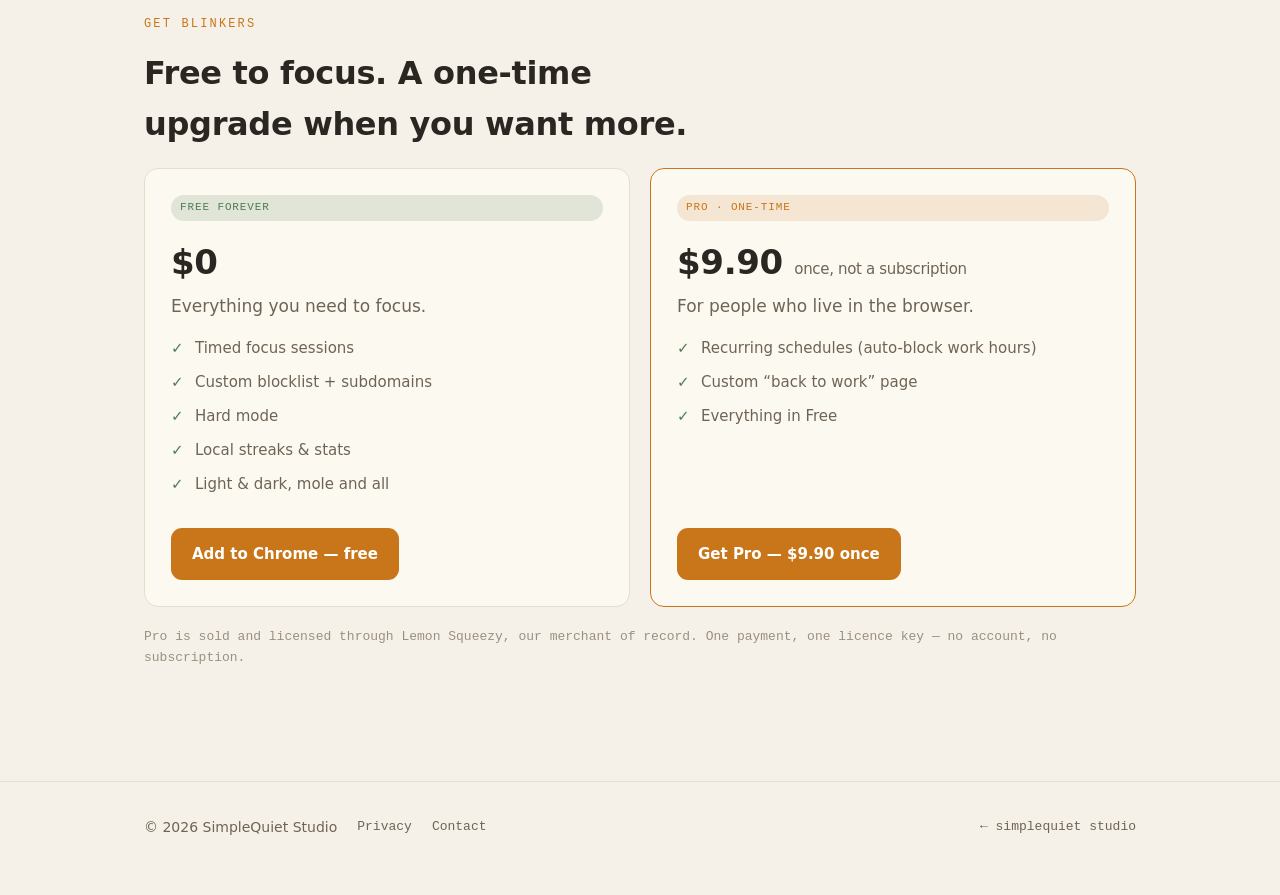
==== commit 78d60720: "fix(site): align both pricing CTAs to the bottom of their cards The Pro card lists three features to" ====
--- a/blinkers/index.html
+++ b/blinkers/index.html
@@ -96,7 +96,7 @@
           <li>Local streaks &amp; stats</li>
           <li>Light &amp; dark, mole and all</li>
         </ul>
-        <div style="margin-top:22px"><a class="btn primary" href="https://chromewebstore.google.com/detail/blinkers/ejcphnphhceghfepbgofihemefohoimn" target="_blank" rel="noopener">Add to Chrome — free</a></div>
+        <div class="plan-cta"><a class="btn primary" href="https://chromewebstore.google.com/detail/blinkers/ejcphnphhceghfepbgofihemefohoimn" target="_blank" rel="noopener">Add to Chrome — free</a></div>
       </div>
       <div class="plan pro">
         <span class="tag">Pro · one-time</span>
@@ -107,7 +107,7 @@
           <li>Custom “back to work” page</li>
           <li>Everything in Free</li>
         </ul>
-        <div style="margin-top:22px"><a class="btn primary" href="https://sqstudio.lemonsqueezy.com/checkout/buy/8594d477-119d-4523-8d6b-abc83b7f63e4" target="_blank" rel="noopener">Get Pro — $9.90 once</a></div>
+        <div class="plan-cta"><a class="btn primary" href="https://sqstudio.lemonsqueezy.com/checkout/buy/8594d477-119d-4523-8d6b-abc83b7f63e4" target="_blank" rel="noopener">Get Pro — $9.90 once</a></div>
       </div>
     </div>
     <p class="mono" style="font-size:13px;color:var(--faint);margin-top:20px">Pro is sold and licensed through Lemon Squeezy, our merchant of record. One payment, one licence key — no account, no subscription.</p>
--- a/styles.css
+++ b/styles.css
@@ -133,7 +133,10 @@
 
 /* pricing */
 .plans { display:grid; grid-template-columns:1fr 1fr; gap:20px; }
-.plan { background:var(--raised); border:1px solid var(--line); border-radius:var(--r); padding:26px; }
+.plan { background:var(--raised); border:1px solid var(--line); border-radius:var(--r); padding:26px; display:flex; flex-direction:column; }
+/* pin both CTAs to the bottom so they line up even when the plans list
+   different numbers of features */
+.plan-cta { margin-top:auto; padding-top:22px; }
 .plan.pro { border-color:var(--ember); }
 .plan .price { font-size:34px; font-weight:600; letter-spacing:-.01em; margin:14px 0 4px; }
 .plan .price small { font-size:15px; color:var(--muted); font-weight:400; }
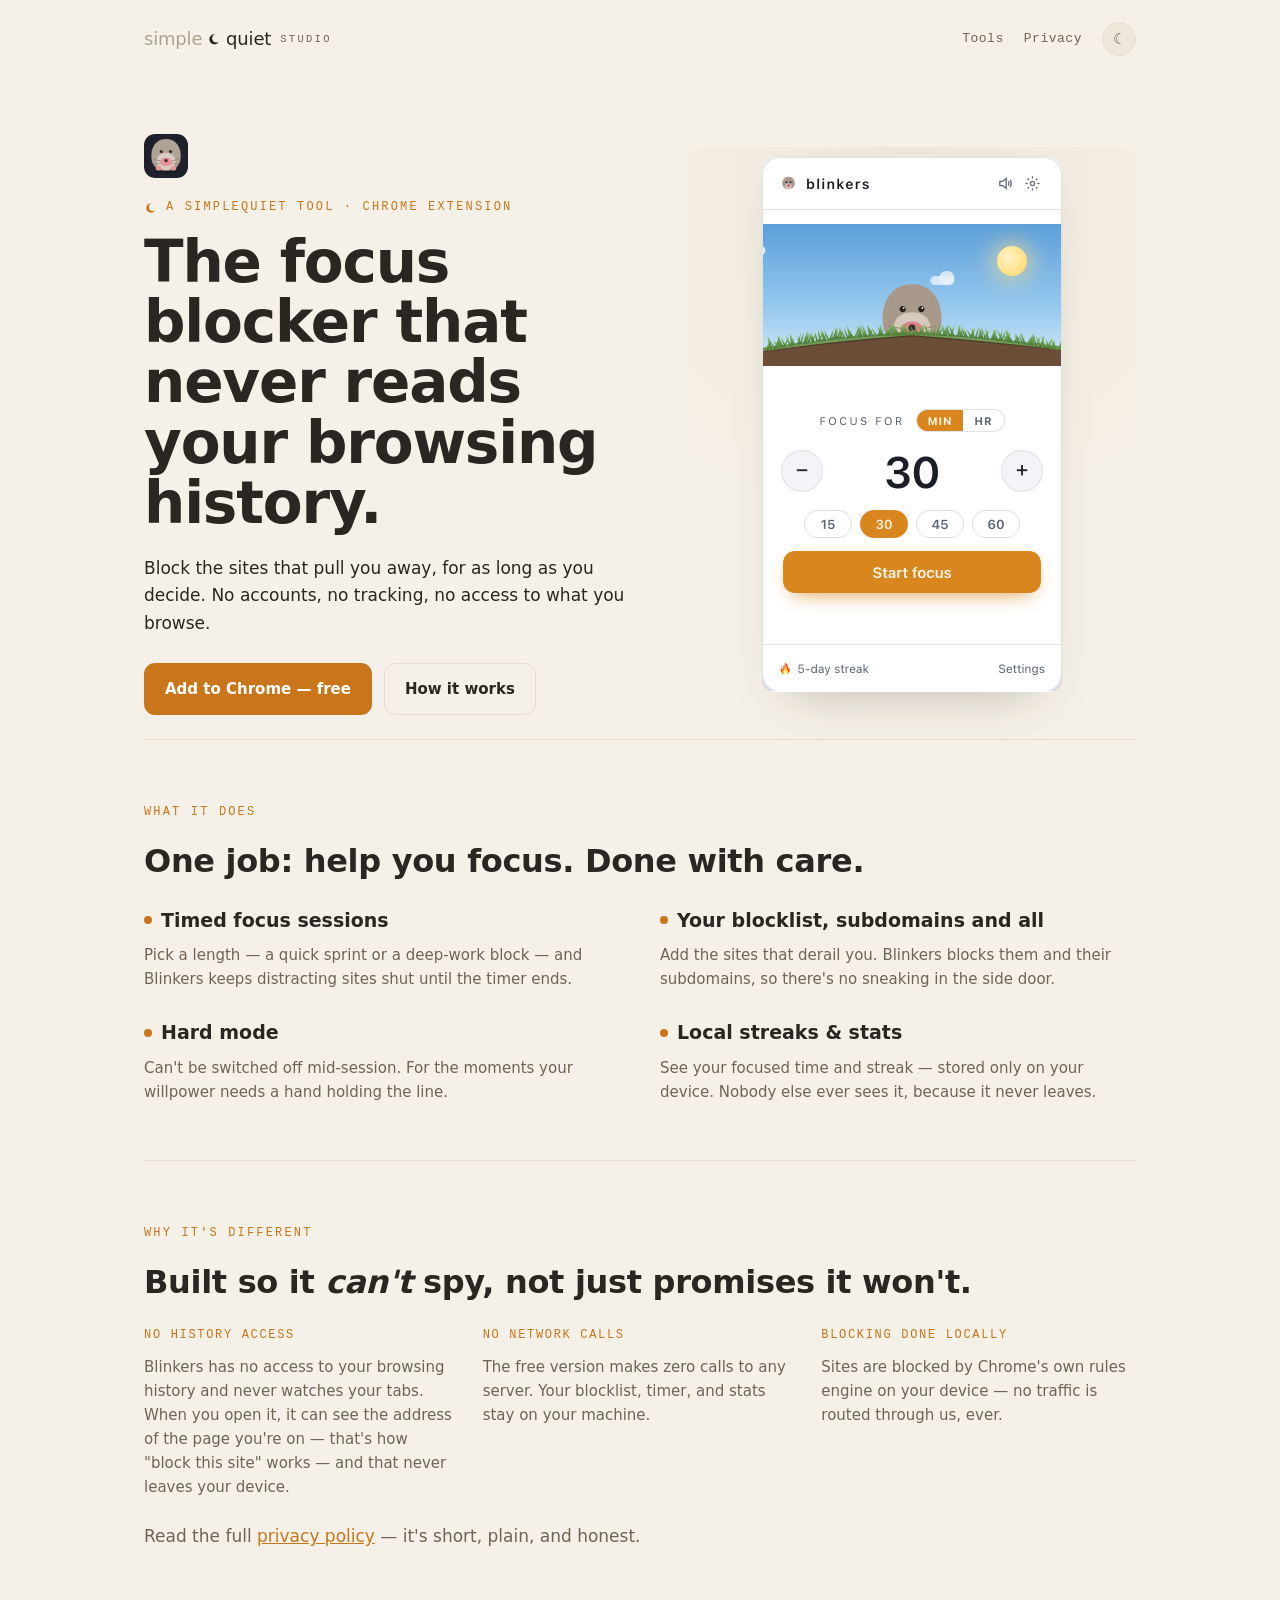
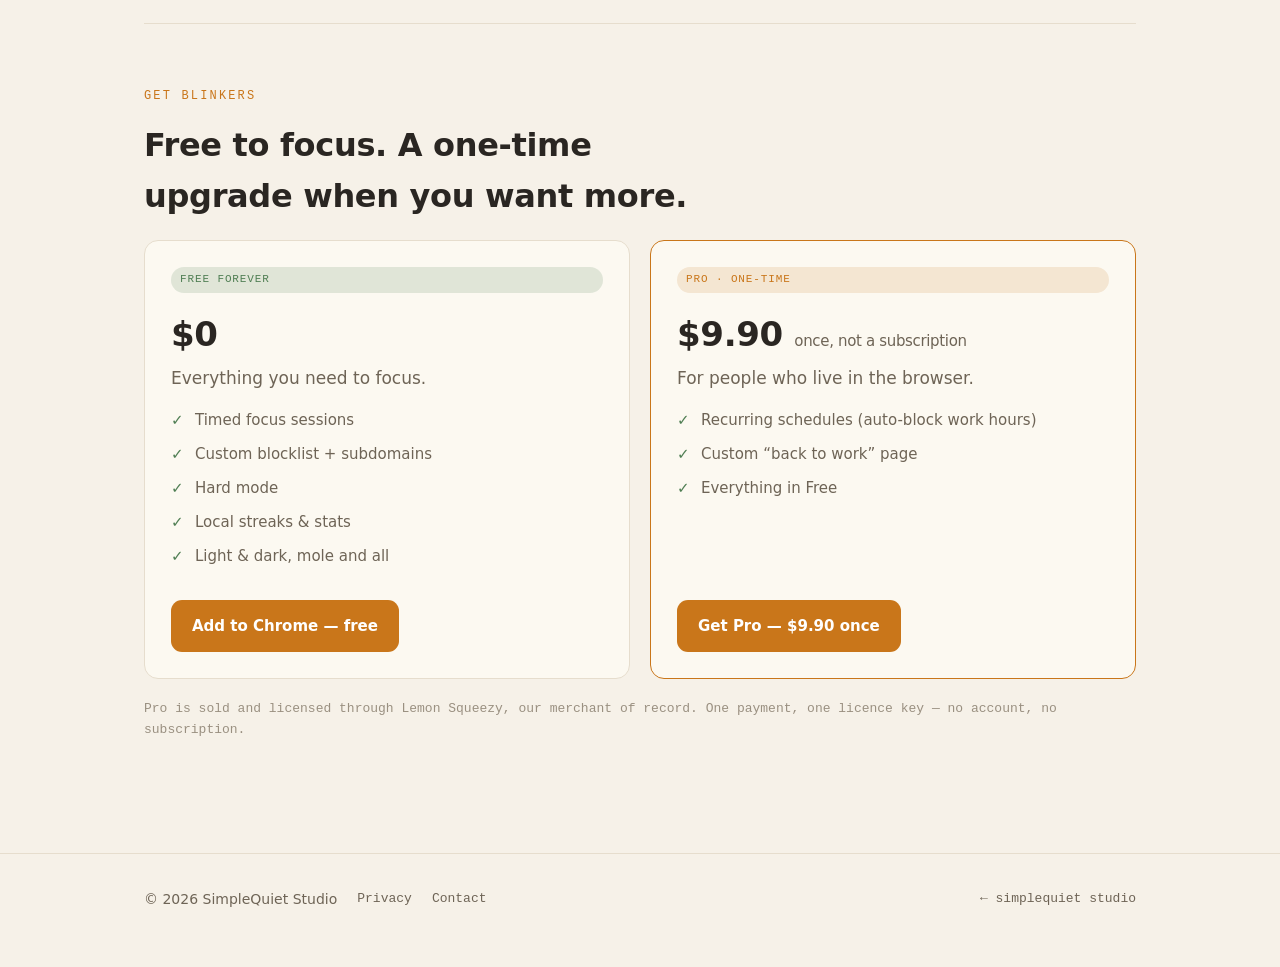
==== commit 4542bc43: "docs(site): reword privacy claims for activeTab — accurate, not absolute 'It literally can't see the" ====
--- a/blinkers/index.html
+++ b/blinkers/index.html
@@ -8,8 +8,30 @@
 <link rel="icon" type="image/svg+xml" href="../assets/favicon.svg">
 <link rel="icon" href="../assets/favicon.png">
 <link rel="stylesheet" href="../styles.css">
+<link rel="canonical" href="https://alessandrotrips.github.io/simplequiet/blinkers/">
 <meta property="og:title" content="Blinkers — private focus blocker for Chrome">
 <meta property="og:description" content="Block distracting sites during timed focus sessions. Never reads your browsing history.">
+<meta property="og:url" content="https://alessandrotrips.github.io/simplequiet/blinkers/">
+<meta name="twitter:card" content="summary_large_image">
+<meta name="twitter:title" content="Blinkers — private focus blocker for Chrome">
+<meta name="twitter:description" content="Block distracting sites during timed focus sessions. Never reads your browsing history.">
+<script type="application/ld+json">
+{
+  "@context": "https://schema.org",
+  "@type": "SoftwareApplication",
+  "name": "Blinkers",
+  "applicationCategory": "BrowserApplication",
+  "operatingSystem": "Chrome",
+  "url": "https://alessandrotrips.github.io/simplequiet/blinkers/",
+  "downloadUrl": "https://chromewebstore.google.com/detail/blinkers/ejcphnphhceghfepbgofihemefohoimn",
+  "description": "A privacy-first focus blocker for Chrome. Block distracting sites during timed focus sessions, with hard mode and local streaks — and no access to your browsing history.",
+  "publisher": { "@type": "Organization", "name": "SimpleQuiet Studio", "url": "https://alessandrotrips.github.io/simplequiet/" },
+  "offers": [
+    { "@type": "Offer", "name": "Free", "price": "0", "priceCurrency": "USD" },
+    { "@type": "Offer", "name": "Blinkers Pro — one-time", "price": "9.90", "priceCurrency": "USD" }
+  ]
+}
+</script>
 </head>
 <body>
 <svg width="0" height="0" aria-hidden="true" style="position:absolute"><symbol id="sqmoon" viewBox="0 0 100 100"><mask id="sqm"><rect width="100" height="100" fill="#000"/><circle cx="50" cy="50" r="34" fill="#fff"/><circle cx="64" cy="43" r="29" fill="#000"/></mask><rect width="100" height="100" fill="currentColor" mask="url(#sqm)"/></symbol></svg>
@@ -67,7 +89,7 @@
     <div class="promises">
       <div class="promise">
         <p class="k">No history access</p>
-        <p>Blinkers requests no permission to read your browsing history or the pages you visit. It literally can't see them.</p>
+        <p>Blinkers has no access to your browsing history and never watches your tabs. When you open it, it can see the address of the page you're on — that's how "block this site" works — and that never leaves your device.</p>
       </div>
       <div class="promise">
         <p class="k">No network calls</p>
